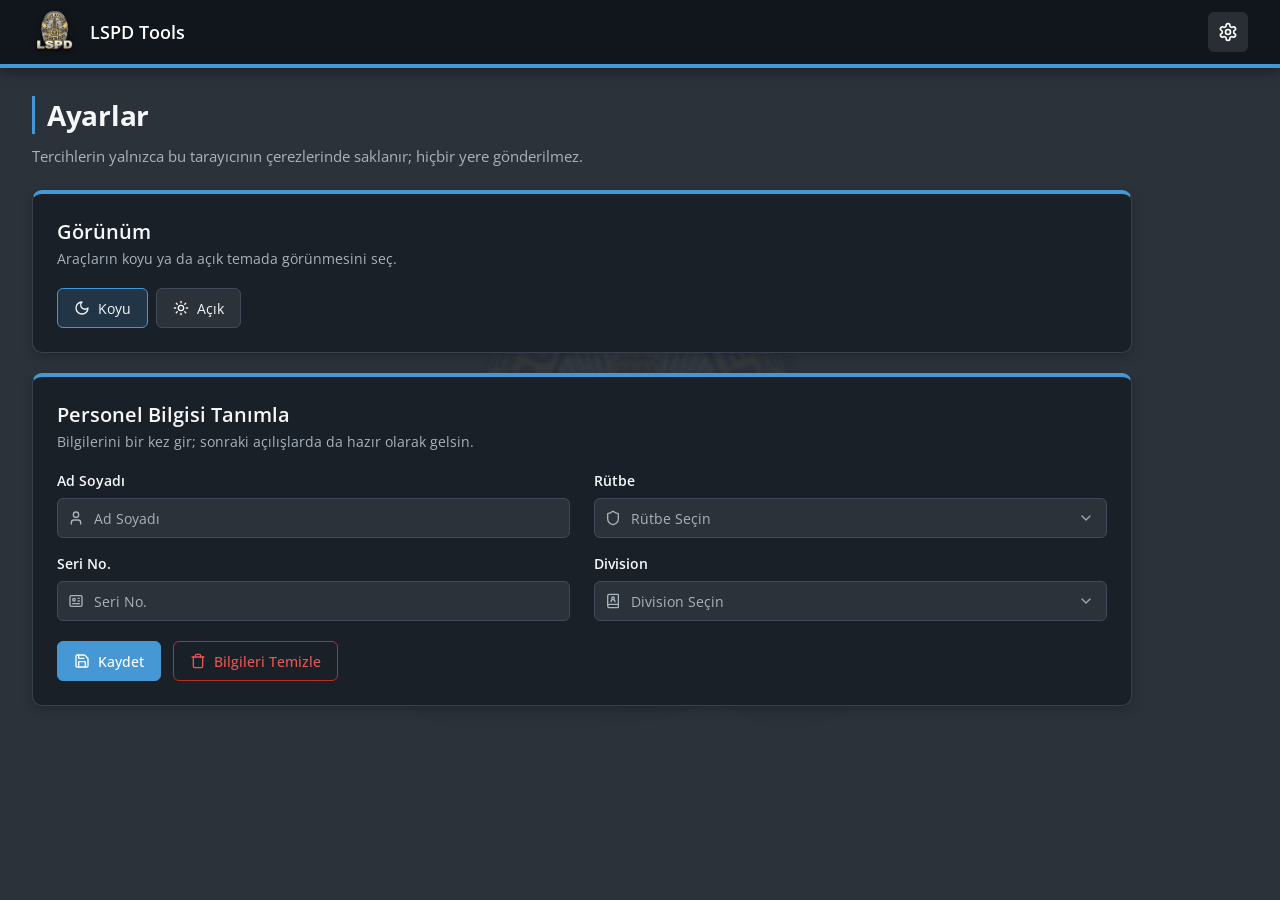
==== settings/index.html @ ede9fcd3 "Ayarlar sayfası: tema ve personel bilgisi (çerezde saklanır)" ====
<!DOCTYPE html>
<html lang="tr" data-theme="dark">
<head>
  <meta charset="UTF-8">
  <meta name="viewport" content="width=device-width, initial-scale=1, viewport-fit=cover">
  <title>Ayarlar – LSPD Tools</title>
  <link rel="icon" href="../img/lspd.webp" type="image/webp">
  <script src="../assets/prefs.js"></script>
  <link rel="preconnect" href="https://fonts.googleapis.com">
  <link rel="preconnect" href="https://fonts.gstatic.com" crossorigin>
  <link rel="stylesheet" href="https://fonts.googleapis.com/css2?family=Open+Sans:wght@400;500;600;700&display=swap">
  <link rel="stylesheet" href="../assets/theme.css">
</head>
<body>
  <header class="app-header">
    <div class="app-header-inner">
      <a class="brand" href="../">
        <img src="../img/lspd.webp" alt="LSPD" width="46" height="44">
        <span>LSPD Tools</span>
      </a>
      <a class="header-link" href="./" aria-current="page" title="Ayarlar" aria-label="Ayarlar">
        <svg viewBox="0 0 24 24" fill="none" stroke="currentColor" stroke-width="2" stroke-linecap="round" stroke-linejoin="round" aria-hidden="true"><path d="M12.22 2h-.44a2 2 0 0 0-2 2v.18a2 2 0 0 1-1 1.73l-.43.25a2 2 0 0 1-2 0l-.15-.08a2 2 0 0 0-2.73.73l-.22.38a2 2 0 0 0 .73 2.73l.15.1a2 2 0 0 1 1 1.72v.51a2 2 0 0 1-1 1.74l-.15.09a2 2 0 0 0-.73 2.73l.22.38a2 2 0 0 0 2.73.73l.15-.08a2 2 0 0 1 2 0l.43.25a2 2 0 0 1 1 1.73V20a2 2 0 0 0 2 2h.44a2 2 0 0 0 2-2v-.18a2 2 0 0 1 1-1.73l.43-.25a2 2 0 0 1 2 0l.15.08a2 2 0 0 0 2.73-.73l.22-.39a2 2 0 0 0-.73-2.73l-.15-.08a2 2 0 0 1-1-1.74v-.5a2 2 0 0 1 1-1.74l.15-.09a2 2 0 0 0 .73-2.73l-.22-.38a2 2 0 0 0-2.73-.73l-.15.08a2 2 0 0 1-2 0l-.43-.25a2 2 0 0 1-1-1.73V4a2 2 0 0 0-2-2z"/><circle cx="12" cy="12" r="3"/></svg>
      </a>
    </div>
  </header>

  <img class="watermark" src="../img/lspd.webp" alt="" aria-hidden="true">

  <main>
    <h1 class="page-title">Ayarlar</h1>
    <p class="intro">Tercihlerin yalnızca bu tarayıcının çerezlerinde saklanır; hiçbir yere gönderilmez.</p>

    <!-- Appearance -->
    <section class="panel" aria-labelledby="appearance-title">
      <h2 id="appearance-title">Görünüm</h2>
      <p class="panel-desc">Araçların koyu ya da açık temada görünmesini seç.</p>
      <div class="segmented" role="group" aria-label="Tema">
        <button type="button" data-theme-choice="dark">
          <svg viewBox="0 0 24 24" fill="none" stroke="currentColor" stroke-width="2" stroke-linecap="round" stroke-linejoin="round" aria-hidden="true"><path d="M12 3a6 6 0 0 0 9 9 9 9 0 1 1-9-9Z"/></svg>
          Koyu
        </button>
        <button type="button" data-theme-choice="light">
          <svg viewBox="0 0 24 24" fill="none" stroke="currentColor" stroke-width="2" stroke-linecap="round" stroke-linejoin="round" aria-hidden="true"><circle cx="12" cy="12" r="4"/><path d="M12 2v2"/><path d="M12 20v2"/><path d="m4.93 4.93 1.41 1.41"/><path d="m17.66 17.66 1.41 1.41"/><path d="M2 12h2"/><path d="M20 12h2"/><path d="m6.34 17.66-1.41 1.41"/><path d="m19.07 4.93-1.41 1.41"/></svg>
          Açık
        </button>
      </div>
    </section>

    <!-- Personnel -->
    <section class="panel" aria-labelledby="personnel-title">
      <h2 id="personnel-title">Personel Bilgisi Tanımla</h2>
      <p class="panel-desc">Bilgilerini bir kez gir; sonraki açılışlarda da hazır olarak gelsin.</p>

      <form id="personnel-form" class="field-grid" autocomplete="off">
        <div class="field">
          <label for="p-name">Ad Soyadı</label>
          <div class="input-wrap">
            <svg viewBox="0 0 24 24" fill="none" stroke="currentColor" stroke-width="2" stroke-linecap="round" stroke-linejoin="round" aria-hidden="true"><path d="M19 21v-2a4 4 0 0 0-4-4H9a4 4 0 0 0-4 4v2"/><circle cx="12" cy="7" r="4"/></svg>
            <input class="input" id="p-name" name="name" type="text" placeholder="Ad Soyadı" maxlength="60">
          </div>
        </div>

        <div class="field">
          <label id="p-rank-label">Rütbe</label>
          <div class="select input-wrap" data-name="rank" data-placeholder="Rütbe Seçin"
               data-options="Officer|Detective|Sergeant|Lieutenant|Captain">
            <svg viewBox="0 0 24 24" fill="none" stroke="currentColor" stroke-width="2" stroke-linecap="round" stroke-linejoin="round" aria-hidden="true"><path d="M20 13c0 5-3.5 7.5-7.66 8.95a1 1 0 0 1-.67-.01C7.5 20.5 4 18 4 13V6a1 1 0 0 1 1-1c2 0 4.5-1.2 6.24-2.72a1.17 1.17 0 0 1 1.52 0C14.51 3.81 17 5 19 5a1 1 0 0 1 1 1z"/></svg>
          </div>
        </div>

        <div class="field">
          <label for="p-badge">Seri No.</label>
          <div class="input-wrap">
            <svg viewBox="0 0 24 24" fill="none" stroke="currentColor" stroke-width="2" stroke-linecap="round" stroke-linejoin="round" aria-hidden="true"><rect x="3" y="4" width="18" height="16" rx="2"/><circle cx="9" cy="10" r="2"/><path d="M15 8h2"/><path d="M15 12h2"/><path d="M7 16h10"/></svg>
            <input class="input" id="p-badge" name="badge" type="text" inputmode="numeric" placeholder="Seri No." maxlength="12">
          </div>
        </div>

        <div class="field">
          <label id="p-division-label">Division</label>
          <div class="select input-wrap" data-name="division" data-placeholder="Division Seçin"
               data-options="MISN|MISN B|CTD|METRO|ASD|VES">
            <svg viewBox="0 0 24 24" fill="none" stroke="currentColor" stroke-width="2" stroke-linecap="round" stroke-linejoin="round" aria-hidden="true"><path d="M15 13a3 3 0 1 0-6 0"/><path d="M4 19.5v-15A2.5 2.5 0 0 1 6.5 2H19a1 1 0 0 1 1 1v18a1 1 0 0 1-1 1H6.5a1 1 0 0 1 0-5H20"/><circle cx="12" cy="8" r="2"/></svg>
          </div>
        </div>
      </form>

      <div class="actions">
        <button type="button" class="btn btn-primary" id="save-btn">
          <svg viewBox="0 0 24 24" fill="none" stroke="currentColor" stroke-width="2" stroke-linecap="round" stroke-linejoin="round" aria-hidden="true"><path d="M15.2 3a2 2 0 0 1 1.4.6l3.8 3.8a2 2 0 0 1 .6 1.4V19a2 2 0 0 1-2 2H5a2 2 0 0 1-2-2V5a2 2 0 0 1 2-2z"/><path d="M17 21v-7a1 1 0 0 0-1-1H8a1 1 0 0 0-1 1v7"/><path d="M7 3v4a1 1 0 0 0 1 1h7"/></svg>
          Kaydet
        </button>
        <button type="button" class="btn btn-danger" id="clear-btn">
          <svg viewBox="0 0 24 24" fill="none" stroke="currentColor" stroke-width="2" stroke-linecap="round" stroke-linejoin="round" aria-hidden="true"><path d="M3 6h18"/><path d="M19 6v14c0 1-1 2-2 2H7c-1 0-2-1-2-2V6"/><path d="M8 6V4c0-1 1-2 2-2h4c1 0 2 1 2 2v2"/></svg>
          Bilgileri Temizle
        </button>
        <span class="status" id="status" role="status" aria-live="polite"></span>
      </div>
    </section>
  </main>

  <script>
  (function () {
    var CHECK = '<svg class="check" viewBox="0 0 24 24" fill="none" stroke="currentColor" stroke-width="2.5" stroke-linecap="round" stroke-linejoin="round" aria-hidden="true"><path d="M20 6 9 17l-5-5"/></svg>';
    var CHEVRON = '<svg class="chevron" viewBox="0 0 24 24" fill="none" stroke="currentColor" stroke-width="2" stroke-linecap="round" stroke-linejoin="round" aria-hidden="true"><path d="m6 9 6 6 6-6"/></svg>';

    /* ---------- Theme ---------- */
    var themeButtons = document.querySelectorAll('[data-theme-choice]');
    function markTheme() {
      var current = LSPDPrefs.getTheme();
      themeButtons.forEach(function (b) { b.setAttribute('aria-pressed', String(b.dataset.themeChoice === current)); });
    }
    themeButtons.forEach(function (b) {
      b.addEventListener('click', function () { LSPDPrefs.setTheme(b.dataset.themeChoice); markTheme(); });
    });
    markTheme();

    /* ---------- Custom selects (rounded list, keyboard friendly) ---------- */
    var selects = {};
    document.querySelectorAll('.select').forEach(function (root) {
      var name = root.dataset.name;
      var options = root.dataset.options.split('|');
      var labelId = root.parentElement.querySelector('label').id;
      var value = '';

      var trigger = document.createElement('button');
      trigger.type = 'button';
      trigger.className = 'select-trigger';
      trigger.setAttribute('aria-haspopup', 'listbox');
      trigger.setAttribute('aria-expanded', 'false');
      trigger.setAttribute('aria-labelledby', labelId);
      var list = document.createElement('ul');
      list.className = 'select-list';
      list.setAttribute('role', 'listbox');
      list.setAttribute('aria-labelledby', labelId);
      options.forEach(function (opt) {
        var li = document.createElement('li');
        li.setAttribute('role', 'option');
        li.dataset.value = opt;
        li.innerHTML = CHECK + '<span></span>';
        li.lastChild.textContent = opt;
        li.addEventListener('mousedown', function (e) { e.preventDefault(); });
        li.addEventListener('click', function () { set(opt); close(); trigger.focus(); });
        list.appendChild(li);
      });
      root.appendChild(trigger);
      root.appendChild(list);

      function render() {
        trigger.innerHTML = (value ? '<span></span>' : '<span class="placeholder"></span>') + CHEVRON;
        trigger.firstChild.textContent = value || root.dataset.placeholder;
        list.querySelectorAll('li').forEach(function (li) { li.setAttribute('aria-selected', String(li.dataset.value === value)); });
      }
      function set(v) { value = options.indexOf(v) >= 0 ? v : ''; render(); }
      var activeIndex = -1;
      function highlight(i) {
        var items = list.querySelectorAll('li');
        items.forEach(function (li) { li.classList.remove('active'); });
        activeIndex = (i + items.length) % items.length;
        items[activeIndex].classList.add('active');
        items[activeIndex].scrollIntoView({ block: 'nearest' });
      }
      function open() {
        document.querySelectorAll('.select.open').forEach(function (o) { if (o !== root) o.classList.remove('open'); });
        root.classList.add('open'); trigger.setAttribute('aria-expanded', 'true');
        highlight(Math.max(0, options.indexOf(value)));
      }
      function close() { root.classList.remove('open'); trigger.setAttribute('aria-expanded', 'false'); }

      trigger.addEventListener('click', function () { root.classList.contains('open') ? close() : open(); });
      trigger.addEventListener('keydown', function (e) {
        var isOpen = root.classList.contains('open');
        if (e.key === 'ArrowDown' || e.key === 'ArrowUp') {
          e.preventDefault();
          if (!isOpen) open(); else highlight(activeIndex + (e.key === 'ArrowDown' ? 1 : -1));
        } else if ((e.key === 'Enter' || e.key === ' ') && isOpen) {
          e.preventDefault(); set(options[activeIndex]); close();
        } else if (e.key === 'Escape') { close(); }
      });
      trigger.addEventListener('blur', close);

      selects[name] = { get: function () { return value; }, set: set };
      render();
    });

    /* ---------- Personnel info (cookie only) ---------- */
    var nameInput = document.getElementById('p-name');
    var badgeInput = document.getElementById('p-badge');
    var statusEl = document.getElementById('status');
    var statusTimer;

    function load() {
      var p = LSPDPrefs.getPersonnel();
      nameInput.value = p.name || '';
      badgeInput.value = p.badge || '';
      selects.rank.set(p.rank || '');
      selects.division.set(p.division || '');
    }
    function showStatus(text) {
      statusEl.textContent = text;
      statusEl.classList.add('show');
      clearTimeout(statusTimer);
      statusTimer = setTimeout(function () { statusEl.classList.remove('show'); }, 2500);
    }

    document.getElementById('save-btn').addEventListener('click', function () {
      LSPDPrefs.setPersonnel({
        name: nameInput.value.trim(),
        rank: selects.rank.get(),
        badge: badgeInput.value.trim(),
        division: selects.division.get(),
      });
      showStatus('Kaydedildi.');
    });
    document.getElementById('clear-btn').addEventListener('click', function () {
      LSPDPrefs.clearPersonnel();
      load();
      showStatus('Bilgiler temizlendi.');
    });
    document.getElementById('personnel-form').addEventListener('submit', function (e) { e.preventDefault(); });

    load();
  })();
  </script>
</body>
</html>
---- assets/theme.css ----
/* LSPD Tools shared theme (same tokens as the arrest calculator and the business card maker). */
:root {
  --background: hsl(213 14% 20%);
  --foreground: hsl(210 20% 97%);
  --card: hsl(215 22% 13%);
  --card-hover: hsl(215 22% 15%);
  --muted: hsl(214 18% 18%);
  --muted-foreground: hsl(210 14% 70%);
  --border: hsl(214 16% 26%);
  --input: hsl(214 16% 30%);
  --field: hsl(213 14% 20%);
  --primary: hsl(205 62% 55%);
  --primary-hover: hsl(205 62% 48%);
  --header: hsl(216 26% 9%);
  --destructive: hsl(0 72% 50%);
  --success: hsl(142 60% 45%);
  --radius: 6px;
  --radius-card: 10px;
  --watermark-opacity: .05;
  color-scheme: dark;
}
html[data-theme="light"] {
  --background: hsl(210 14% 91%);
  --foreground: hsl(215 28% 13%);
  --card: hsl(0 0% 100% / .94);
  --card-hover: hsl(0 0% 100%);
  --muted: hsl(210 16% 94%);
  --muted-foreground: hsl(215 12% 40%);
  --border: hsl(210 14% 82%);
  --input: hsl(210 14% 78%);
  --field: hsl(0 0% 100%);
  --primary: hsl(205 62% 44%);
  --primary-hover: hsl(205 62% 38%);
  --watermark-opacity: .07;
  color-scheme: light;
}

*, *::before, *::after { box-sizing: border-box; }
body {
  margin: 0;
  min-height: 100vh;
  font-family: 'Segoe UI', 'Open Sans', system-ui, -apple-system, sans-serif;
  background: var(--background);
  color: var(--foreground);
  -webkit-font-smoothing: antialiased;
}

/* Header bar */
.app-header {
  position: sticky; top: 0; z-index: 40;
  background: var(--header); color: #fff;
  border-bottom: 4px solid var(--primary);
  box-shadow: 0 4px 12px rgba(0, 0, 0, .35);
  padding-top: env(safe-area-inset-top, 0px);
}
.app-header-inner {
  max-width: 1400px; margin: 0 auto; height: 64px;
  display: flex; align-items: center; justify-content: space-between; gap: 12px; padding: 0 32px;
}
.app-header .brand { display: flex; align-items: center; gap: 12px; color: #fff; text-decoration: none; }
.app-header .brand img { height: 44px; width: auto; filter: drop-shadow(0 1px 2px rgba(0, 0, 0, .5)); }
.app-header .brand span { font-size: 18px; font-weight: 600; }
.header-link {
  display: inline-flex; align-items: center; justify-content: center;
  width: 40px; height: 40px; border-radius: var(--radius);
  color: rgba(255, 255, 255, .8); text-decoration: none;
  transition: background-color .15s, color .15s;
}
.header-link:hover, .header-link[aria-current="page"] { background: rgba(255, 255, 255, .1); color: #fff; }
.header-link svg { width: 20px; height: 20px; }

/* Page */
main { position: relative; z-index: 1; max-width: 1400px; margin: 0 auto; padding: 28px 32px; }
.page-title {
  margin: 0 0 16px; padding-left: 12px;
  border-left: 3px solid var(--primary);
  font-size: 1.75rem; font-weight: 700; letter-spacing: -.01em;
}
.intro { margin: -4px 0 24px; font-size: .95rem; color: var(--muted-foreground); }

/* Faint badge watermark behind the page */
.watermark {
  position: fixed; left: 50%; top: 55%; z-index: 0;
  width: min(560px, 80vw); transform: translate(-50%, -50%);
  opacity: var(--watermark-opacity); pointer-events: none; user-select: none;
}

/* Tool tiles (dashboard) */
.tools {
  display: grid;
  grid-template-columns: repeat(auto-fill, minmax(300px, 1fr));
  gap: 20px;
  max-width: 1100px;
}
.tool {
  position: relative;
  display: flex; flex-direction: column; justify-content: space-between;
  min-height: 176px; padding: 22px 24px;
  background: var(--card);
  border: 1px solid var(--border);
  border-radius: var(--radius-card);
  color: var(--foreground); text-decoration: none;
  transition: border-color .15s ease, background-color .15s ease, transform .15s ease;
  backdrop-filter: blur(2px);
}
.tool:hover, .tool:focus-visible {
  border-color: color-mix(in srgb, var(--primary) 70%, transparent);
  background: var(--card-hover);
  transform: translateY(-2px);
  outline: none;
}
.tool-icon { color: var(--primary); }
.tool-icon svg { width: 30px; height: 30px; }
.tool-arrow { position: absolute; top: 24px; right: 24px; color: var(--muted-foreground); transition: color .15s, transform .15s; }
.tool:hover .tool-arrow { color: var(--primary); transform: translateX(3px); }
.tool-name { display: block; font-size: 1.125rem; font-weight: 600; }
.tool-desc { display: block; margin-top: 6px; font-size: .875rem; color: var(--muted-foreground); }

/* Settings panels */
.panel {
  max-width: 1100px; margin-bottom: 20px; padding: 24px;
  background: var(--card);
  border: 1px solid var(--border);
  border-top: 4px solid var(--primary);
  border-radius: var(--radius-card);
  box-shadow: 0 4px 12px rgba(0, 0, 0, .2);
}
.panel h2 { margin: 0; font-size: 1.25rem; font-weight: 600; }
.panel .panel-desc { margin: 4px 0 20px; font-size: .875rem; color: var(--muted-foreground); }

.field-grid { display: grid; grid-template-columns: repeat(2, minmax(0, 1fr)); gap: 16px 24px; }
.field label { display: block; margin-bottom: 8px; font-size: .875rem; font-weight: 600; }
.input-wrap { position: relative; }
.input-wrap > svg {
  position: absolute; left: 11px; top: 50%; transform: translateY(-50%);
  width: 16px; height: 16px; color: var(--muted-foreground); pointer-events: none;
}
.input, .select-trigger {
  width: 100%; height: 40px; padding: 0 12px 0 36px;
  background: var(--field); color: var(--foreground);
  border: 1px solid var(--input); border-radius: var(--radius);
  font: inherit; font-size: .875rem; outline: none;
  transition: border-color .15s, box-shadow .15s;
}
.input::placeholder { color: var(--muted-foreground); }
.input:focus, .select-trigger:focus-visible, .select.open .select-trigger {
  border-color: var(--primary);
  box-shadow: 0 0 0 2px color-mix(in srgb, var(--primary) 35%, transparent);
}

/* Custom select with a rounded list */
.select { position: relative; }
.select-trigger { display: flex; align-items: center; justify-content: space-between; text-align: left; cursor: pointer; }
.select-trigger .placeholder { color: var(--muted-foreground); }
.select-trigger .chevron { width: 16px; height: 16px; opacity: .6; flex: none; transition: transform .15s; }
.select.open .select-trigger .chevron { transform: rotate(180deg); }
.select-list {
  position: absolute; left: 0; right: 0; top: calc(100% + 6px); z-index: 30;
  margin: 0; padding: 4px; list-style: none;
  background: var(--card-hover); border: 1px solid var(--border); border-radius: 8px;
  box-shadow: 0 10px 24px rgba(0, 0, 0, .35);
  display: none; max-height: 260px; overflow-y: auto;
}
html[data-theme="light"] .select-list { background: #fff; box-shadow: 0 10px 24px rgba(15, 23, 42, .15); }
.select.open .select-list { display: block; }
.select-list li {
  display: flex; align-items: center; gap: 8px;
  padding: 8px 10px; border-radius: 6px; font-size: .875rem; cursor: pointer;
}
.select-list li:hover, .select-list li.active { background: color-mix(in srgb, var(--primary) 18%, transparent); }
.select-list li .check { width: 16px; height: 16px; color: var(--primary); visibility: hidden; flex: none; }
.select-list li[aria-selected="true"] .check { visibility: visible; }

/* Theme choice */
.segmented { display: inline-flex; gap: 8px; flex-wrap: wrap; }
.segmented button {
  display: inline-flex; align-items: center; gap: 8px;
  height: 40px; padding: 0 16px;
  background: var(--field); color: var(--foreground);
  border: 1px solid var(--input); border-radius: var(--radius);
  font: inherit; font-size: .875rem; cursor: pointer;
  transition: border-color .15s, background-color .15s;
}
.segmented button svg { width: 16px; height: 16px; }
.segmented button:hover { border-color: var(--primary); }
.segmented button[aria-pressed="true"] { border-color: var(--primary); background: color-mix(in srgb, var(--primary) 18%, transparent); }

/* Buttons and status */
.actions { display: flex; align-items: center; gap: 12px; flex-wrap: wrap; margin-top: 20px; }
.btn {
  display: inline-flex; align-items: center; gap: 8px;
  height: 40px; padding: 0 16px; border-radius: var(--radius);
  font: inherit; font-size: .875rem; font-weight: 500; cursor: pointer;
  border: 1px solid var(--input); background: var(--field); color: var(--foreground);
  transition: background-color .15s, border-color .15s;
}
.btn svg { width: 16px; height: 16px; }
.btn-primary { background: var(--primary); border-color: var(--primary); color: #fff; }
.btn-primary:hover { background: var(--primary-hover); border-color: var(--primary-hover); }
.btn-danger { background: transparent; border-color: hsl(0 60% 45%); color: hsl(0 75% 62%); }
.btn-danger:hover { background: hsl(0 60% 45% / .12); }
.status { font-size: .8125rem; color: var(--success); opacity: 0; transition: opacity .2s; }
.status.show { opacity: 1; }
.note { margin-top: 16px; font-size: .8125rem; color: var(--muted-foreground); }

@media (max-width: 720px) {
  .app-header-inner, main { padding-left: 16px; padding-right: 16px; }
  main { padding-top: 24px; }
  .tools, .field-grid { grid-template-columns: 1fr; }
  .tool { min-height: 150px; }
}
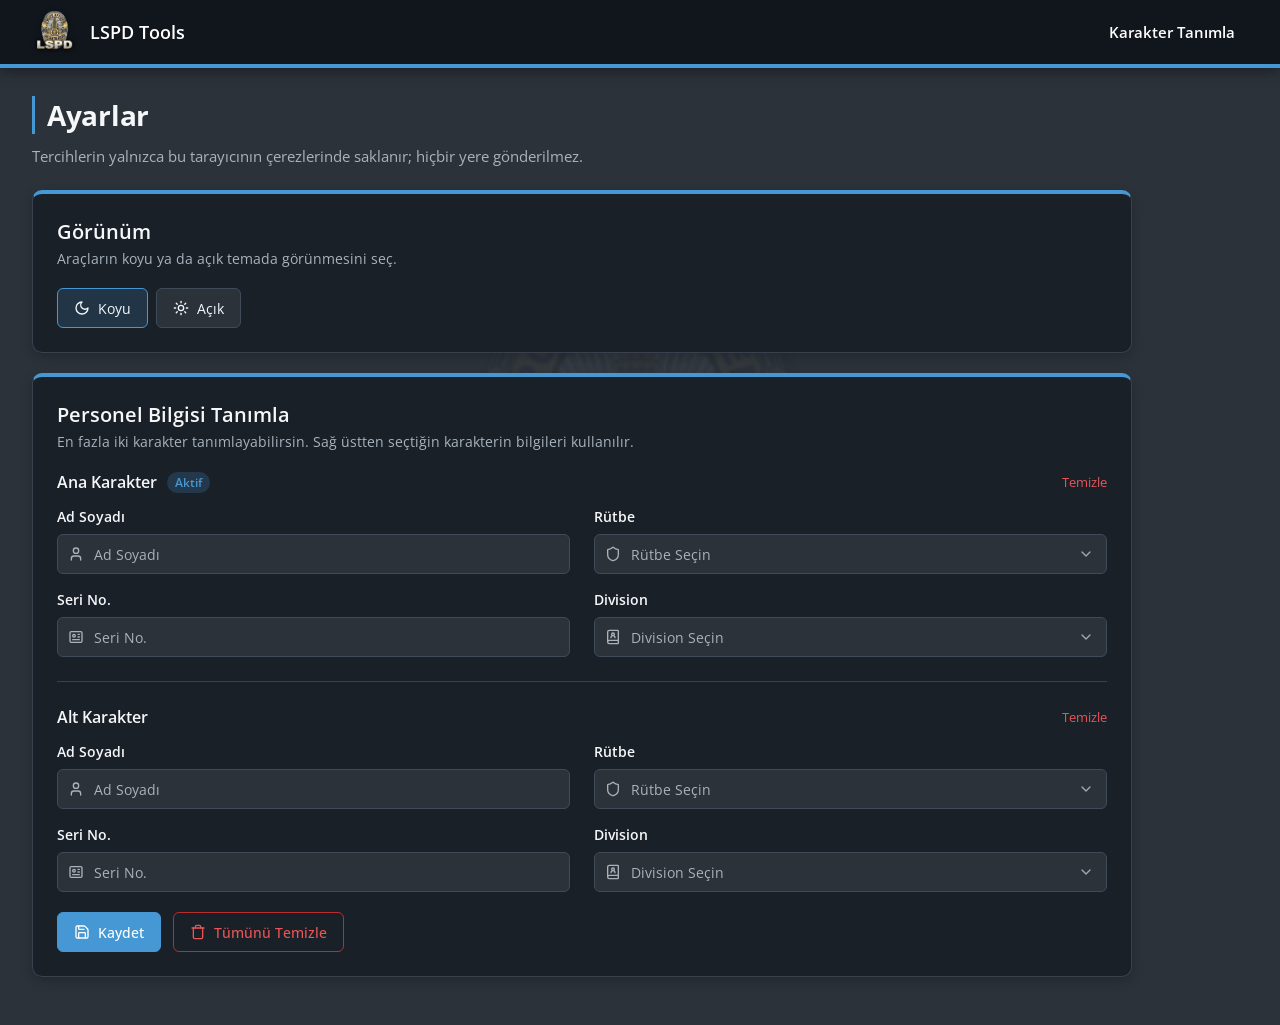
==== commit 42bb10b3: "Sağ üste karakter seçici ve Alt Karakter desteği eklendi" ====
--- a/settings/index.html
+++ b/settings/index.html
@@ -10,6 +10,7 @@
   <link rel="preconnect" href="https://fonts.gstatic.com" crossorigin>
   <link rel="stylesheet" href="https://fonts.googleapis.com/css2?family=Open+Sans:wght@400;500;600;700&display=swap">
   <link rel="stylesheet" href="../assets/theme.css">
+  <script src="../assets/character-switcher.js" defer></script>
 </head>
 <body>
   <header class="app-header">
@@ -18,9 +19,7 @@
         <img src="../img/lspd.webp" alt="LSPD" width="46" height="44">
         <span>LSPD Tools</span>
       </a>
-      <a class="header-link" href="./" aria-current="page" title="Ayarlar" aria-label="Ayarlar">
-        <svg viewBox="0 0 24 24" fill="none" stroke="currentColor" stroke-width="2" stroke-linecap="round" stroke-linejoin="round" aria-hidden="true"><path d="M12.22 2h-.44a2 2 0 0 0-2 2v.18a2 2 0 0 1-1 1.73l-.43.25a2 2 0 0 1-2 0l-.15-.08a2 2 0 0 0-2.73.73l-.22.38a2 2 0 0 0 .73 2.73l.15.1a2 2 0 0 1 1 1.72v.51a2 2 0 0 1-1 1.74l-.15.09a2 2 0 0 0-.73 2.73l.22.38a2 2 0 0 0 2.73.73l.15-.08a2 2 0 0 1 2 0l.43.25a2 2 0 0 1 1 1.73V20a2 2 0 0 0 2 2h.44a2 2 0 0 0 2-2v-.18a2 2 0 0 1 1-1.73l.43-.25a2 2 0 0 1 2 0l.15.08a2 2 0 0 0 2.73-.73l.22-.39a2 2 0 0 0-.73-2.73l-.15-.08a2 2 0 0 1-1-1.74v-.5a2 2 0 0 1 1-1.74l.15-.09a2 2 0 0 0 .73-2.73l-.22-.38a2 2 0 0 0-2.73-.73l-.15.08a2 2 0 0 1-2 0l-.43-.25a2 2 0 0 1-1-1.73V4a2 2 0 0 0-2-2z"/><circle cx="12" cy="12" r="3"/></svg>
-      </a>
+      <div class="char-switcher" data-settings-url="./"></div>
     </div>
   </header>
 
@@ -49,19 +48,28 @@
     <!-- Personnel -->
     <section class="panel" aria-labelledby="personnel-title">
       <h2 id="personnel-title">Personel Bilgisi Tanımla</h2>
-      <p class="panel-desc">Bilgilerini bir kez gir; sonraki açılışlarda da hazır olarak gelsin.</p>
-
-      <form id="personnel-form" class="field-grid" autocomplete="off">
-        <div class="field">
-          <label for="p-name">Ad Soyadı</label>
+      <p class="panel-desc">En fazla iki karakter tanımlayabilirsin. Sağ üstten seçtiğin karakterin bilgileri kullanılır.</p>
+
+      <form id="personnel-form" autocomplete="off"></form>
+
+      <template id="char-template">
+        <div class="char-block" data-index="{i}">
+          <div class="char-block-head">
+            <h3>{title}</h3>
+            <span class="badge-active">Aktif</span>
+            <button type="button" class="btn-link" data-clear>Temizle</button>
+          </div>
+          <div class="field-grid">
+        <div class="field">
+          <label for="p{i}-name">Ad Soyadı</label>
           <div class="input-wrap">
             <svg viewBox="0 0 24 24" fill="none" stroke="currentColor" stroke-width="2" stroke-linecap="round" stroke-linejoin="round" aria-hidden="true"><path d="M19 21v-2a4 4 0 0 0-4-4H9a4 4 0 0 0-4 4v2"/><circle cx="12" cy="7" r="4"/></svg>
-            <input class="input" id="p-name" name="name" type="text" placeholder="Ad Soyadı" maxlength="60">
-          </div>
-        </div>
-
-        <div class="field">
-          <label id="p-rank-label">Rütbe</label>
+            <input class="input" id="p{i}-name" name="name{i}" type="text" placeholder="Ad Soyadı" maxlength="60">
+          </div>
+        </div>
+
+        <div class="field">
+          <label id="p{i}-rank-label">Rütbe</label>
           <div class="select input-wrap" data-name="rank" data-placeholder="Rütbe Seçin"
                data-options="Officer|Detective|Sergeant|Lieutenant|Captain">
             <svg viewBox="0 0 24 24" fill="none" stroke="currentColor" stroke-width="2" stroke-linecap="round" stroke-linejoin="round" aria-hidden="true"><path d="M20 13c0 5-3.5 7.5-7.66 8.95a1 1 0 0 1-.67-.01C7.5 20.5 4 18 4 13V6a1 1 0 0 1 1-1c2 0 4.5-1.2 6.24-2.72a1.17 1.17 0 0 1 1.52 0C14.51 3.81 17 5 19 5a1 1 0 0 1 1 1z"/></svg>
@@ -69,21 +77,23 @@
         </div>
 
         <div class="field">
-          <label for="p-badge">Seri No.</label>
+          <label for="p{i}-badge">Seri No.</label>
           <div class="input-wrap">
             <svg viewBox="0 0 24 24" fill="none" stroke="currentColor" stroke-width="2" stroke-linecap="round" stroke-linejoin="round" aria-hidden="true"><rect x="3" y="4" width="18" height="16" rx="2"/><circle cx="9" cy="10" r="2"/><path d="M15 8h2"/><path d="M15 12h2"/><path d="M7 16h10"/></svg>
-            <input class="input" id="p-badge" name="badge" type="text" inputmode="numeric" placeholder="Seri No." maxlength="12">
-          </div>
-        </div>
-
-        <div class="field">
-          <label id="p-division-label">Division</label>
+            <input class="input" id="p{i}-badge" name="badge{i}" type="text" inputmode="numeric" placeholder="Seri No." maxlength="12">
+          </div>
+        </div>
+
+        <div class="field">
+          <label id="p{i}-division-label">Division</label>
           <div class="select input-wrap" data-name="division" data-placeholder="Division Seçin"
                data-options="MISN|MISN B|CTD|METRO|ASD|VES">
             <svg viewBox="0 0 24 24" fill="none" stroke="currentColor" stroke-width="2" stroke-linecap="round" stroke-linejoin="round" aria-hidden="true"><path d="M15 13a3 3 0 1 0-6 0"/><path d="M4 19.5v-15A2.5 2.5 0 0 1 6.5 2H19a1 1 0 0 1 1 1v18a1 1 0 0 1-1 1H6.5a1 1 0 0 1 0-5H20"/><circle cx="12" cy="8" r="2"/></svg>
           </div>
         </div>
-      </form>
+          </div>
+        </div>
+      </template>
 
       <div class="actions">
         <button type="button" class="btn btn-primary" id="save-btn">
@@ -92,7 +102,7 @@
         </button>
         <button type="button" class="btn btn-danger" id="clear-btn">
           <svg viewBox="0 0 24 24" fill="none" stroke="currentColor" stroke-width="2" stroke-linecap="round" stroke-linejoin="round" aria-hidden="true"><path d="M3 6h18"/><path d="M19 6v14c0 1-1 2-2 2H7c-1 0-2-1-2-2V6"/><path d="M8 6V4c0-1 1-2 2-2h4c1 0 2 1 2 2v2"/></svg>
-          Bilgileri Temizle
+          Tümünü Temizle
         </button>
         <span class="status" id="status" role="status" aria-live="polite"></span>
       </div>
@@ -115,10 +125,18 @@
     });
     markTheme();
 
+    /* ---------- Character blocks (Ana Karakter / Alt Karakter) ---------- */
+    var TITLES = ['Ana Karakter', 'Alt Karakter'];
+    var form = document.getElementById('personnel-form');
+    var tpl = document.getElementById('char-template').innerHTML;
+    TITLES.forEach(function (title, i) {
+      form.insertAdjacentHTML('beforeend', tpl.replace(/\{i\}/g, i).replace('{title}', title));
+    });
+
     /* ---------- Custom selects (rounded list, keyboard friendly) ---------- */
     var selects = {};
     document.querySelectorAll('.select').forEach(function (root) {
-      var name = root.dataset.name;
+      var name = root.dataset.name + root.closest('.char-block').dataset.index;
       var options = root.dataset.options.split('|');
       var labelId = root.parentElement.querySelector('label').id;
       var value = '';
@@ -183,18 +201,36 @@
       render();
     });
 
-    /* ---------- Personnel info (cookie only) ---------- */
-    var nameInput = document.getElementById('p-name');
-    var badgeInput = document.getElementById('p-badge');
+    /* ---------- Characters (cookie only) ---------- */
     var statusEl = document.getElementById('status');
     var statusTimer;
-
+    var blocks = form.querySelectorAll('.char-block');
+    var activeIndex = 0;
+
+    function field(i, key) { return document.getElementById('p' + i + '-' + key); }
+    function fill(i, c) {
+      c = c || {};
+      field(i, 'name').value = c.name || '';
+      field(i, 'badge').value = c.badge || '';
+      selects['rank' + i].set(c.rank || '');
+      selects['division' + i].set(c.division || '');
+    }
+    function read(i) {
+      return {
+        name: field(i, 'name').value.trim(),
+        rank: selects['rank' + i].get(),
+        badge: field(i, 'badge').value.trim(),
+        division: selects['division' + i].get(),
+      };
+    }
+    function markActive() {
+      blocks.forEach(function (b, i) { b.classList.toggle('is-active', i === activeIndex); });
+    }
     function load() {
-      var p = LSPDPrefs.getPersonnel();
-      nameInput.value = p.name || '';
-      badgeInput.value = p.badge || '';
-      selects.rank.set(p.rank || '');
-      selects.division.set(p.division || '');
+      var d = LSPDPrefs.getCharacters();
+      activeIndex = d.active;
+      TITLES.forEach(function (_, i) { fill(i, d.list[i]); });
+      markActive();
     }
     function showStatus(text) {
       statusEl.textContent = text;
@@ -202,22 +238,34 @@
       clearTimeout(statusTimer);
       statusTimer = setTimeout(function () { statusEl.classList.remove('show'); }, 2500);
     }
+    function save() {
+      var list = TITLES.map(function (_, i) { return read(i); });
+      // Only the main slot may be used on its own: move a lone Alt Karakter up.
+      if (!LSPDPrefs.isFilled(list[0]) && LSPDPrefs.isFilled(list[1])) {
+        list = [list[1], list[0]];
+        activeIndex = 0;
+      }
+      LSPDPrefs.saveCharacters({ active: activeIndex, list: list });
+    }
 
     document.getElementById('save-btn').addEventListener('click', function () {
-      LSPDPrefs.setPersonnel({
-        name: nameInput.value.trim(),
-        rank: selects.rank.get(),
-        badge: badgeInput.value.trim(),
-        division: selects.division.get(),
+      save();
+      showStatus('Kaydedildi.');
+    });
+    blocks.forEach(function (b, i) {
+      b.querySelector('[data-clear]').addEventListener('click', function () {
+        fill(i, null);
+        save();
+        showStatus(TITLES[i] + ' temizlendi.');
       });
-      showStatus('Kaydedildi.');
     });
     document.getElementById('clear-btn').addEventListener('click', function () {
-      LSPDPrefs.clearPersonnel();
-      load();
+      LSPDPrefs.saveCharacters({ active: 0, list: [] });
       showStatus('Bilgiler temizlendi.');
     });
-    document.getElementById('personnel-form').addEventListener('submit', function (e) { e.preventDefault(); });
+    form.addEventListener('submit', function (e) { e.preventDefault(); });
+    // Switching from the header (or another tab) refreshes the form.
+    document.addEventListener('lspd:characters-change', load);
 
     load();
   })();
--- a/assets/theme.css
+++ b/assets/theme.css
@@ -209,3 +209,58 @@
   .tools, .field-grid { grid-template-columns: 1fr; }
   .tool { min-height: 150px; }
 }
+
+/* Header character switcher */
+.char-switcher { position: relative; }
+.char-trigger {
+  display: inline-flex; align-items: center; gap: 6px;
+  height: 38px; padding: 0 12px; border-radius: var(--radius);
+  background: transparent; border: 1px solid transparent; color: #fff;
+  font: inherit; font-size: .9375rem; font-weight: 600; cursor: pointer; text-decoration: none;
+  transition: background-color .15s, border-color .15s;
+}
+.char-trigger:hover, .char-switcher.open .char-trigger { background: rgba(255, 255, 255, .08); border-color: rgba(255, 255, 255, .12); }
+.char-trigger .chevron { width: 16px; height: 16px; opacity: .7; transition: transform .15s; }
+.char-switcher.open .char-trigger .chevron { transform: rotate(180deg); }
+.char-menu {
+  position: absolute; right: 0; top: calc(100% + 8px); z-index: 50; min-width: 240px;
+  display: none; padding: 4px;
+  background: var(--card-hover); color: var(--foreground);
+  border: 1px solid var(--border); border-radius: 8px;
+  box-shadow: 0 10px 24px rgba(0, 0, 0, .35);
+}
+html[data-theme="light"] .char-menu { background: #fff; box-shadow: 0 10px 24px rgba(15, 23, 42, .15); }
+.char-switcher.open .char-menu { display: block; }
+.char-menu ul { margin: 0; padding: 0; list-style: none; }
+.char-menu li {
+  display: flex; align-items: center; gap: 8px;
+  padding: 8px 10px; border-radius: 6px; cursor: pointer;
+}
+.char-menu li:hover { background: color-mix(in srgb, var(--primary) 18%, transparent); }
+.char-menu li .check { width: 16px; height: 16px; flex: none; color: var(--primary); visibility: hidden; }
+.char-menu li[aria-selected="true"] .check { visibility: visible; }
+.char-item { display: flex; flex-direction: column; }
+.char-name { font-size: .875rem; font-weight: 600; }
+.char-sub { font-size: .75rem; color: var(--muted-foreground); }
+.char-edit {
+  display: flex; align-items: center; gap: 8px;
+  margin-top: 4px; padding: 8px 10px; border-top: 1px solid var(--border);
+  font-size: .8125rem; color: var(--muted-foreground); text-decoration: none; border-radius: 0 0 6px 6px;
+}
+.char-edit:hover { color: var(--foreground); }
+.char-edit svg { width: 14px; height: 14px; }
+
+/* Settings: character blocks */
+.char-block + .char-block { margin-top: 24px; padding-top: 24px; border-top: 1px solid var(--border); }
+.char-block-head { display: flex; align-items: center; gap: 10px; margin-bottom: 14px; }
+.char-block-head h3 { margin: 0; font-size: 1rem; font-weight: 600; }
+.badge-active {
+  display: none; padding: 2px 8px; border-radius: 999px; font-size: .75rem; font-weight: 600;
+  background: color-mix(in srgb, var(--primary) 20%, transparent); color: var(--primary);
+}
+.char-block.is-active .badge-active { display: inline-block; }
+.char-block-head .btn-link {
+  margin-left: auto; background: none; border: 0; padding: 0; font: inherit; font-size: .8125rem;
+  color: hsl(0 75% 62%); cursor: pointer;
+}
+.char-block-head .btn-link:hover { text-decoration: underline; }
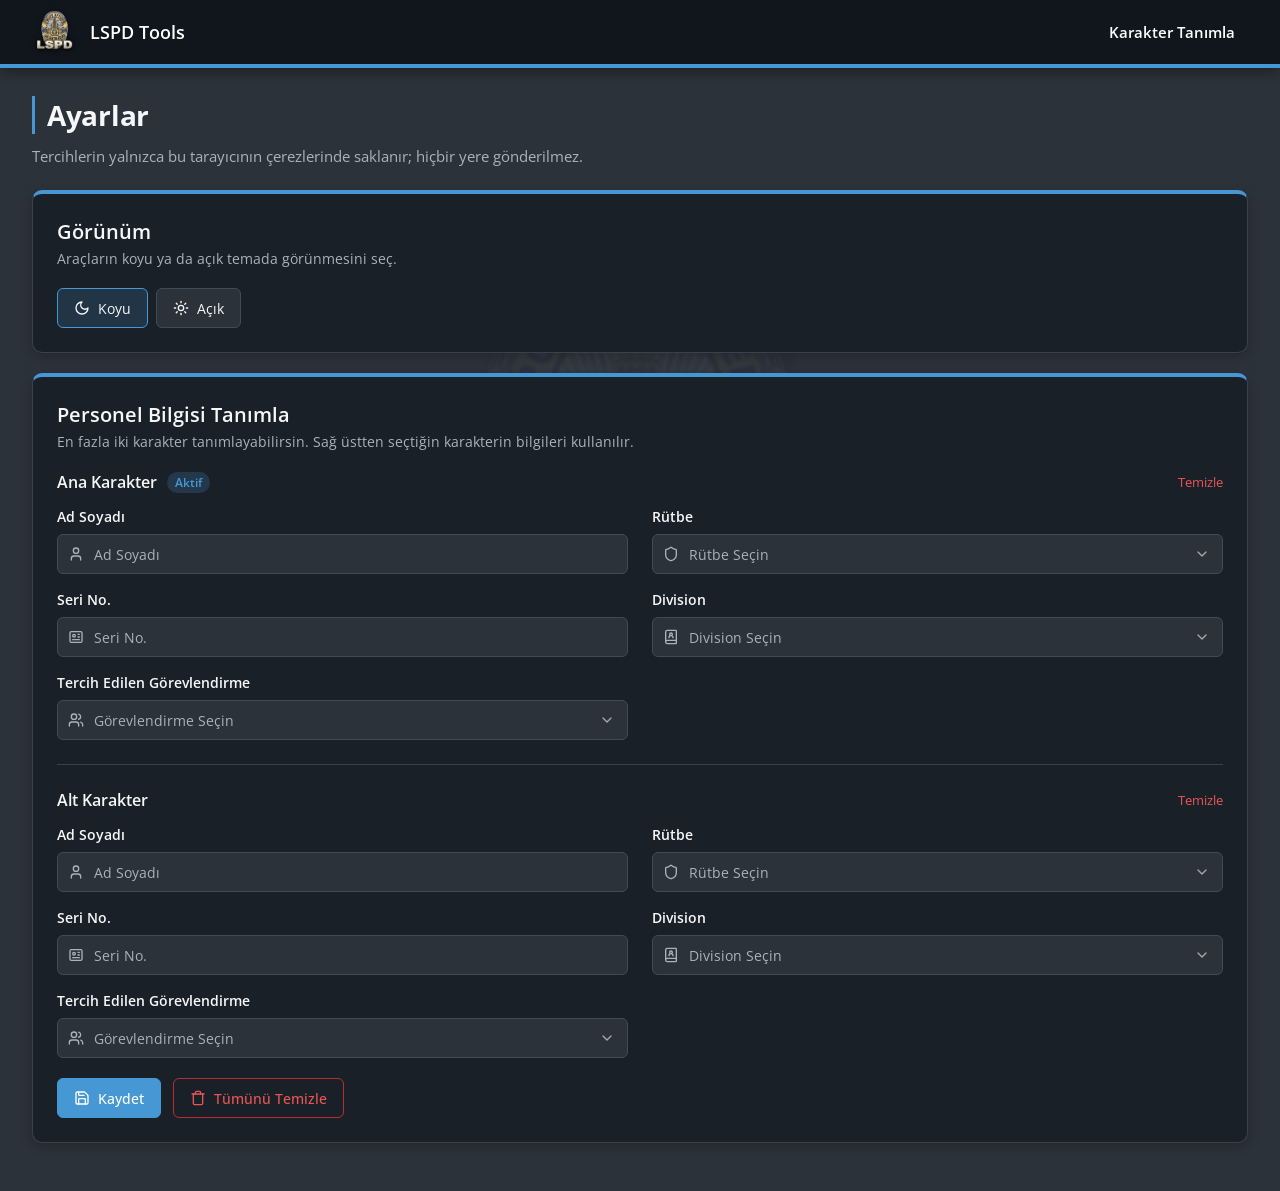
==== commit f52690d8: "Ayarlar'a Tercih Edilen Görevlendirme eklendi Personel Bilgisi Tanımla bölümüne, diğer alanlar gibi " ====
--- a/settings/index.html
+++ b/settings/index.html
@@ -91,6 +91,14 @@
             <svg viewBox="0 0 24 24" fill="none" stroke="currentColor" stroke-width="2" stroke-linecap="round" stroke-linejoin="round" aria-hidden="true"><path d="M15 13a3 3 0 1 0-6 0"/><path d="M4 19.5v-15A2.5 2.5 0 0 1 6.5 2H19a1 1 0 0 1 1 1v18a1 1 0 0 1-1 1H6.5a1 1 0 0 1 0-5H20"/><circle cx="12" cy="8" r="2"/></svg>
           </div>
         </div>
+
+        <div class="field">
+          <label id="p{i}-assignment-label">Tercih Edilen Görevlendirme</label>
+          <div class="select input-wrap" data-name="assignment" data-placeholder="Görevlendirme Seçin"
+               data-options="Adam:A|Desk Officer:DESK|Detective Unit:W|Extra Patrol Unit:X|Field Supervisor:FS|Gang Enforcement Detail:GIT, GED|Mary:M|Metropolitan Division Unit:R|Other Units (Lincoln dahil):O|Senior Lead Officer:SL|Tom:T|Tom Lincoln:TL">
+            <svg viewBox="0 0 24 24" fill="none" stroke="currentColor" stroke-width="2" stroke-linecap="round" stroke-linejoin="round" aria-hidden="true"><path d="M16 21v-2a4 4 0 0 0-4-4H6a4 4 0 0 0-4 4v2"/><circle cx="9" cy="7" r="4"/><path d="M22 21v-2a4 4 0 0 0-3-3.87"/><path d="M16 3.13a4 4 0 0 1 0 7.75"/></svg>
+          </div>
+        </div>
           </div>
         </div>
       </template>
@@ -137,7 +145,12 @@
     var selects = {};
     document.querySelectorAll('.select').forEach(function (root) {
       var name = root.dataset.name + root.closest('.char-block').dataset.index;
-      var options = root.dataset.options.split('|');
+      // Each option is either a bare "Label" (label === value, e.g. Division) or "Label:Value"
+      // (e.g. Görevlendirme, where the stored code differs from what's shown, like "Adam" -> "A").
+      var options = root.dataset.options.split('|').map(function (opt) {
+        var i = opt.indexOf(':');
+        return i < 0 ? { label: opt, value: opt } : { label: opt.slice(0, i), value: opt.slice(i + 1) };
+      });
       var labelId = root.parentElement.querySelector('label').id;
       var value = '';
 
@@ -154,22 +167,24 @@
       options.forEach(function (opt) {
         var li = document.createElement('li');
         li.setAttribute('role', 'option');
-        li.dataset.value = opt;
+        li.dataset.value = opt.value;
         li.innerHTML = CHECK + '<span></span>';
-        li.lastChild.textContent = opt;
+        li.lastChild.textContent = opt.label;
         li.addEventListener('mousedown', function (e) { e.preventDefault(); });
-        li.addEventListener('click', function () { set(opt); close(); trigger.focus(); });
+        li.addEventListener('click', function () { set(opt.value); close(); trigger.focus(); });
         list.appendChild(li);
       });
       root.appendChild(trigger);
       root.appendChild(list);
 
+      function indexOf(v) { for (var i = 0; i < options.length; i++) if (options[i].value === v) return i; return -1; }
+      function labelFor(v) { var i = indexOf(v); return i >= 0 ? options[i].label : ''; }
       function render() {
         trigger.innerHTML = (value ? '<span></span>' : '<span class="placeholder"></span>') + CHEVRON;
-        trigger.firstChild.textContent = value || root.dataset.placeholder;
+        trigger.firstChild.textContent = value ? labelFor(value) : root.dataset.placeholder;
         list.querySelectorAll('li').forEach(function (li) { li.setAttribute('aria-selected', String(li.dataset.value === value)); });
       }
-      function set(v) { value = options.indexOf(v) >= 0 ? v : ''; render(); }
+      function set(v) { value = indexOf(v) >= 0 ? v : ''; render(); }
       var activeIndex = -1;
       function highlight(i) {
         var items = list.querySelectorAll('li');
@@ -181,7 +196,7 @@
       function open() {
         document.querySelectorAll('.select.open').forEach(function (o) { if (o !== root) o.classList.remove('open'); });
         root.classList.add('open'); trigger.setAttribute('aria-expanded', 'true');
-        highlight(Math.max(0, options.indexOf(value)));
+        highlight(Math.max(0, indexOf(value)));
       }
       function close() { root.classList.remove('open'); trigger.setAttribute('aria-expanded', 'false'); }
 
@@ -192,7 +207,7 @@
           e.preventDefault();
           if (!isOpen) open(); else highlight(activeIndex + (e.key === 'ArrowDown' ? 1 : -1));
         } else if ((e.key === 'Enter' || e.key === ' ') && isOpen) {
-          e.preventDefault(); set(options[activeIndex]); close();
+          e.preventDefault(); set(options[activeIndex].value); close();
         } else if (e.key === 'Escape') { close(); }
       });
       trigger.addEventListener('blur', close);
@@ -214,6 +229,7 @@
       field(i, 'badge').value = c.badge || '';
       selects['rank' + i].set(c.rank || '');
       selects['division' + i].set(c.division || '');
+      selects['assignment' + i].set(c.assignment || '');
     }
     function read(i) {
       return {
@@ -221,6 +237,7 @@
         rank: selects['rank' + i].get(),
         badge: field(i, 'badge').value.trim(),
         division: selects['division' + i].get(),
+        assignment: selects['assignment' + i].get(),
       };
     }
     function markActive() {
--- a/assets/theme.css
+++ b/assets/theme.css
@@ -38,7 +38,7 @@
 *, *::before, *::after { box-sizing: border-box; }
 body {
   margin: 0;
-  min-height: 100vh;
+  min-height: calc(100vh / var(--page-zoom, 1));
   font-family: 'Segoe UI', 'Open Sans', system-ui, -apple-system, sans-serif;
   background: var(--background);
   color: var(--foreground);
@@ -54,7 +54,7 @@
   padding-top: env(safe-area-inset-top, 0px);
 }
 .app-header-inner {
-  max-width: 1400px; margin: 0 auto; height: 64px;
+  height: 64px;
   display: flex; align-items: center; justify-content: space-between; gap: 12px; padding: 0 32px;
 }
 .app-header .brand { display: flex; align-items: center; gap: 12px; color: #fff; text-decoration: none; }
@@ -76,6 +76,7 @@
   border-left: 3px solid var(--primary);
   font-size: 1.75rem; font-weight: 700; letter-spacing: -.01em;
 }
+.page-title + .tools { margin-top: 24px; }
 .intro { margin: -4px 0 24px; font-size: .95rem; color: var(--muted-foreground); }
 
 /* Faint badge watermark behind the page */
@@ -88,13 +89,16 @@
 /* Tool tiles (dashboard) */
 .tools {
   display: grid;
-  grid-template-columns: repeat(auto-fill, minmax(300px, 1fr));
+  grid-template-columns: repeat(auto-fit, minmax(300px, 1fr));
   gap: 20px;
-  max-width: 1100px;
-}
+}
+.tools.cols-3 { grid-template-columns: repeat(3, minmax(0, 1fr)); }
+@media (max-width: 1100px) { .tools.cols-3 { grid-template-columns: repeat(2, minmax(0, 1fr)); } }
+.section-title { margin: 32px 0 16px; font-size: 1.375rem; font-weight: 700; }
+.tool-icon[style*="--icon"] { color: var(--icon); }
 .tool {
   position: relative;
-  display: flex; flex-direction: column; justify-content: space-between;
+  display: flex; flex-direction: column; justify-content: flex-start;
   min-height: 176px; padding: 22px 24px;
   background: var(--card);
   border: 1px solid var(--border);
@@ -110,6 +114,10 @@
   outline: none;
 }
 .tool-icon { color: var(--primary); }
+/* Tiles without a description don't keep an empty lower half. */
+.tool:not(:has(.tool-desc)) { min-height: 0; }
+/* Title starts at the same height on every tile, whatever the description length. */
+.tool > span:not(.tool-icon) { margin-top: 34px; }
 .tool-icon svg { width: 30px; height: 30px; }
 .tool-arrow { position: absolute; top: 24px; right: 24px; color: var(--muted-foreground); transition: color .15s, transform .15s; }
 .tool:hover .tool-arrow { color: var(--primary); transform: translateX(3px); }
@@ -118,7 +126,7 @@
 
 /* Settings panels */
 .panel {
-  max-width: 1100px; margin-bottom: 20px; padding: 24px;
+  margin-bottom: 20px; padding: 24px;
   background: var(--card);
   border: 1px solid var(--border);
   border-top: 4px solid var(--primary);
@@ -206,7 +214,7 @@
 @media (max-width: 720px) {
   .app-header-inner, main { padding-left: 16px; padding-right: 16px; }
   main { padding-top: 24px; }
-  .tools, .field-grid { grid-template-columns: 1fr; }
+  .tools, .tools.cols-3, .field-grid { grid-template-columns: 1fr; }
   .tool { min-height: 150px; }
 }
 
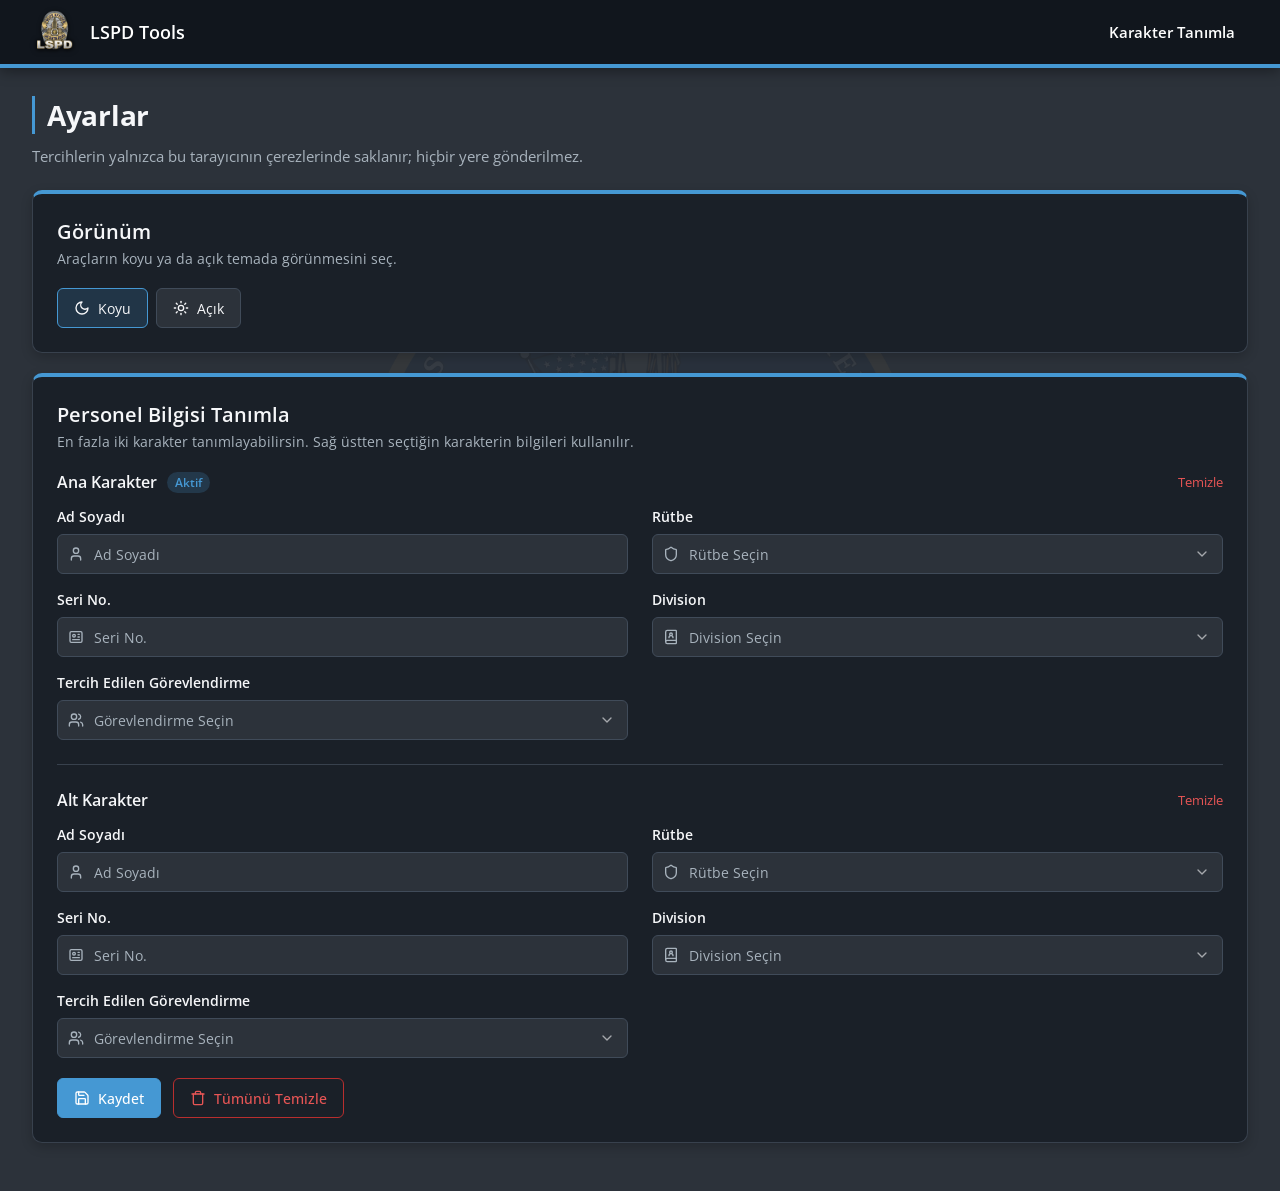
==== commit 5be61f30: "Arka plan filigranını yeni LSPD mührüyle geri getir, PIN modalı için stil ekle MDCPanel'deki şeffaf " ====
--- a/settings/index.html
+++ b/settings/index.html
@@ -23,7 +23,7 @@
     </div>
   </header>
 
-  <img class="watermark" src="../img/lspd.webp" alt="" aria-hidden="true">
+  <img class="watermark" src="../img/lspd-seal.webp" alt="" aria-hidden="true">
 
   <main>
     <h1 class="page-title">Ayarlar</h1>
--- a/assets/theme.css
+++ b/assets/theme.css
@@ -79,12 +79,23 @@
 .page-title + .tools { margin-top: 24px; }
 .intro { margin: -4px 0 24px; font-size: .95rem; color: var(--muted-foreground); }
 
-/* Faint badge watermark behind the page */
+/* Faint seal watermark behind the page */
 .watermark {
   position: fixed; left: 50%; top: 55%; z-index: 0;
   width: min(560px, 80vw); transform: translate(-50%, -50%);
   opacity: var(--watermark-opacity); pointer-events: none; user-select: none;
 }
+
+/* Simple centered PIN dialog for protected report cards */
+.modal-overlay {
+  position: fixed; inset: 0; z-index: 50;
+  display: flex; align-items: center; justify-content: center;
+  background: rgba(0, 0, 0, .6); padding: 20px;
+}
+.modal-overlay[hidden] { display: none; }
+.modal-box { width: 100%; max-width: 360px; margin: 0; }
+.modal-actions { display: flex; justify-content: flex-end; gap: 12px; margin-top: 16px; }
+.modal-error { margin: 10px 0 0; font-size: .8125rem; color: hsl(0 75% 65%); min-height: 1.2em; }
 
 /* Tool tiles (dashboard) */
 .tools {
@@ -95,6 +106,7 @@
 .tools.cols-3 { grid-template-columns: repeat(3, minmax(0, 1fr)); }
 @media (max-width: 1100px) { .tools.cols-3 { grid-template-columns: repeat(2, minmax(0, 1fr)); } }
 .section-title { margin: 32px 0 16px; font-size: 1.375rem; font-weight: 700; }
+.section-divider { margin: 32px 0 0; border: none; border-top: 1px solid var(--border); }
 .tool-icon[style*="--icon"] { color: var(--icon); }
 .tool {
   position: relative;
